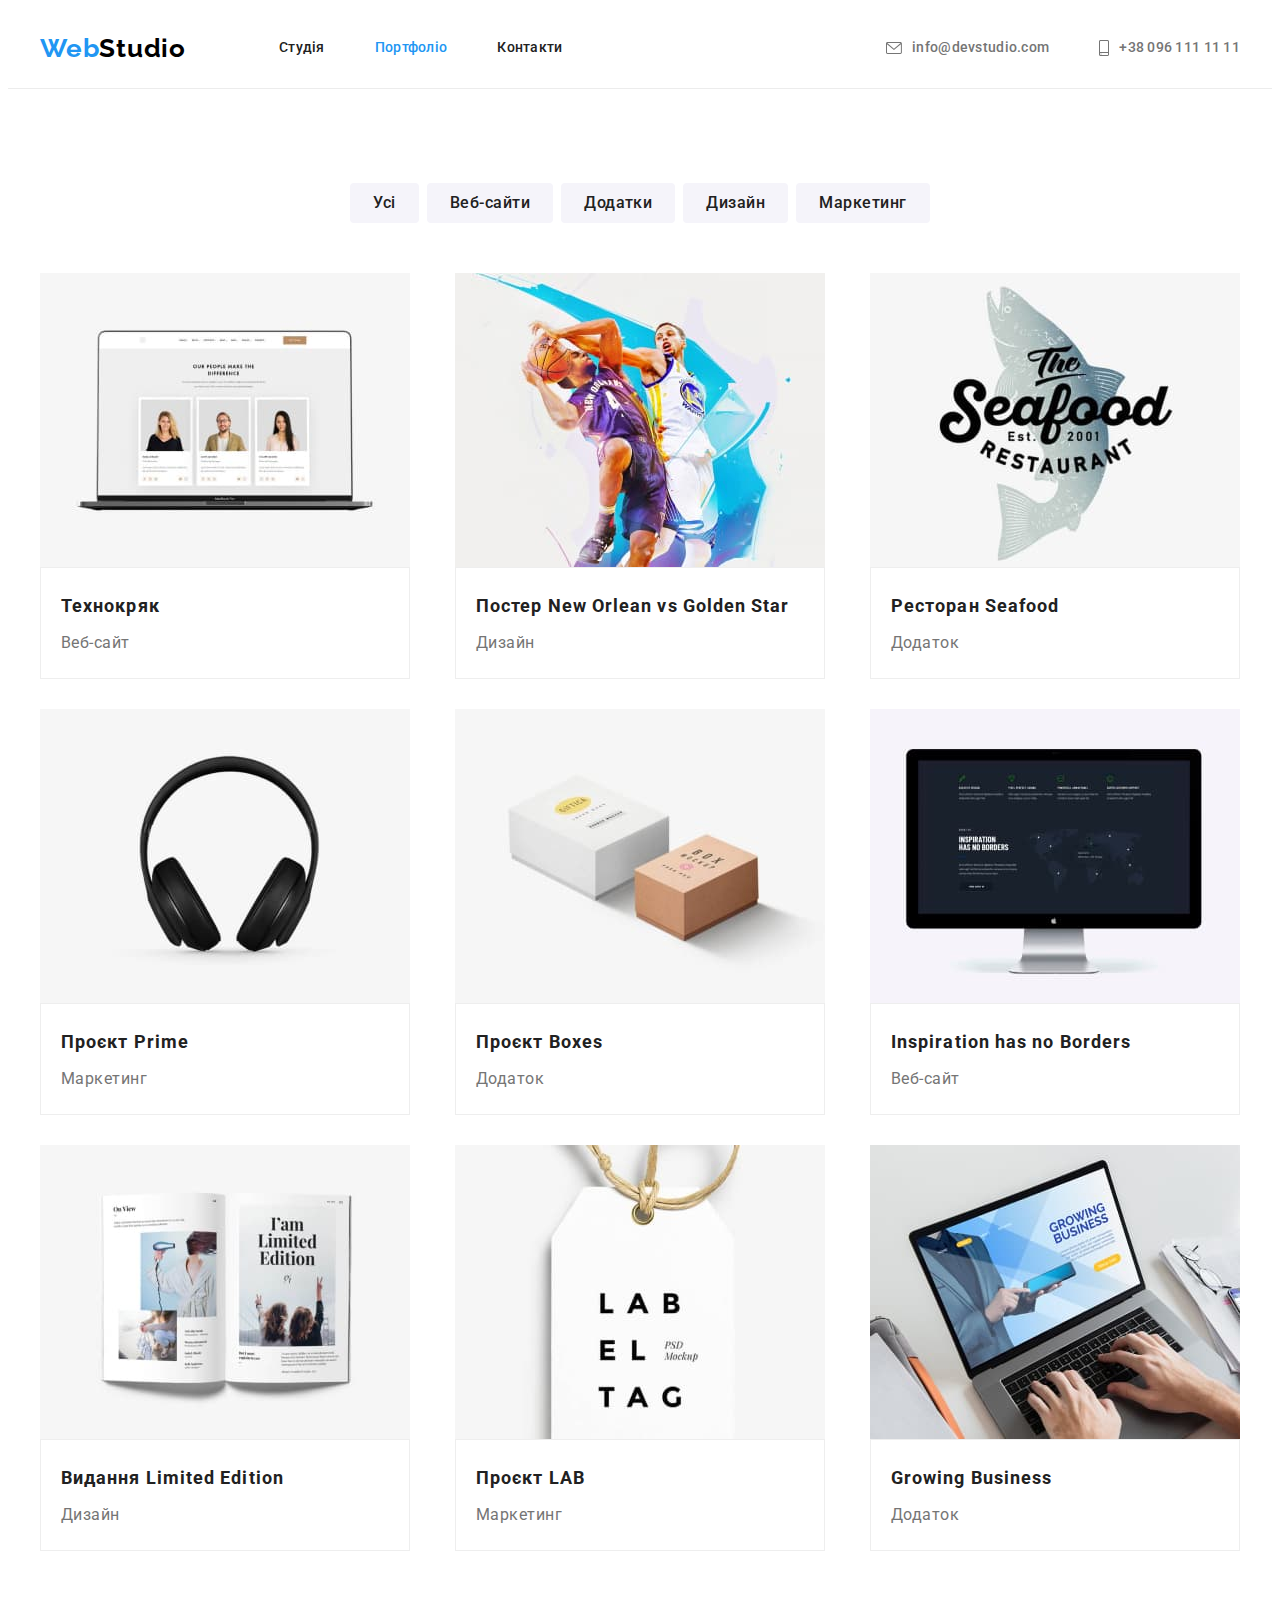
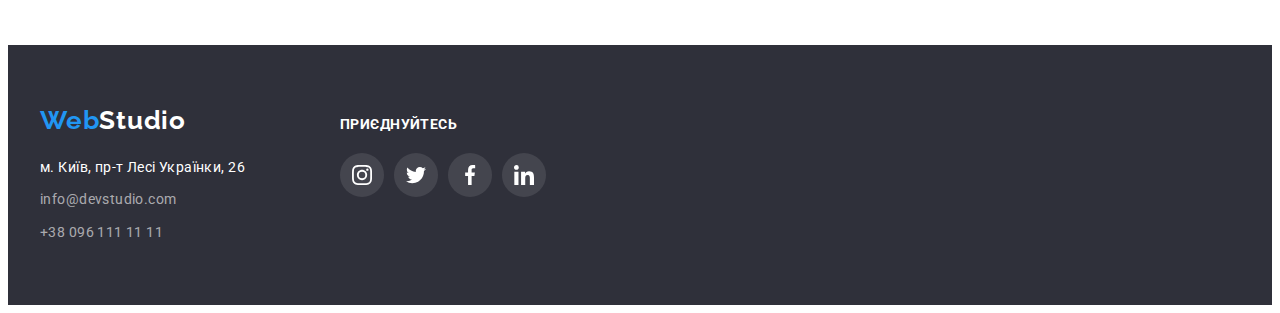
==== portfolio.html @ 8dea293f "start" ====
<!DOCTYPE html>
<html lang="uk">
  <head>
    <meta charset="UTF-8" />
    <meta http-equiv="X-UA-Compatible" content="IE=edge" />
    <meta name="viewport" content="width=device-width, initial-scale=1.0" />
    <title>Портфоліо</title>
    <link rel="preconnect" href="https://fonts.googleapis.com" />
    <link rel="preconnect" href="https://fonts.gstatic.com" crossorigin />
    <link
      href="https://fonts.googleapis.com/css2?family=Raleway:wght@700&family=Roboto:wght@400;500;700;900&display=swap"
      rel="stylesheet"
    />
    <link
      rel="stylesheet"
      href="https://cdnjs.cloudflare.com/ajax/libs/modern-normalize/1.1.0/modern-normalize.min.css"
      integrity="sha512-wpPYUAdjBVSE4KJnH1VR1HeZfpl1ub8YT/NKx4PuQ5NmX2tKuGu6U/JRp5y+Y8XG2tV+wKQpNHVUX03MfMFn9Q=="
      crossorigin="anonymous"
      referrerpolicy="no-referrer"
    />
    <link rel="stylesheet" href="./css/styles.css" />
  </head>
  <body>
    <header class="header">
      <div class="container">
        <div class="header-nav">
          <nav class="nav">
            <a href="./index.html" lang="en" class="logo"
              >Web<span class="logo-black">Studio</span></a
            >
            <ul class="site-nav">
              <li class="link-nav"><a href="./index.html" class="link-menu">Студія</a></li>
              <li class="link-nav">
                <a href="./portfolio.html" class="link-current">Портфоліо</a>
              </li>
              <li class="link-nav"><a href="#" class="link-menu">Контакти</a></li>
            </ul>
          </nav>
          <ul class="contact">
            <li class="link-nav">
              <a href="mailto:info@devstudio.com" class="link">
                <svg class="contact-icon" width="16" height="12">
                  <use href="./images/icons.svg#icon-envelope"></use>
                </svg>
                info@devstudio.com
              </a>
            </li>
            <li class="link-nav">
              <a href="tel:+380961111111" class="link">
                <svg class="contact-icon" width="10" height="16">
                  <use href="./images/icons.svg#icon-smartphone"></use>
                </svg>
                +38 096 111 11 11</a
              >
            </li>
          </ul>
        </div>
      </div>
    </header>
    <main>
      <section class="section">
        <div class="container">
          <h1 class="visually-hidden">Портфоліо</h1>
          <h2 class="visually-hidden">Фільтр</h2>
          <ul class="filter">
            <li class="filter-liste"><button type="button" class="button">Усі</button></li>
            <li class="filter-liste"><button type="button" class="button">Веб-сайти</button></li>
            <li class="filter-liste"><button type="button" class="button">Додатки</button></li>
            <li class="filter-liste"><button type="button" class="button">Дизайн</button></li>
            <li class="filter-liste"><button type="button" class="button">Маркетинг</button></li>
          </ul>
          <h2 class="visually-hidden">Список робіт</h2>
          <ul class="list-work">
            <li class="portfolio-item">
              <img
                src="./images/project1.jpg"
                alt="Макбук із зображенням трьох людей"
                width="370"
              />
              <div class="container-work">
                <h3 class="title-list">Технокряк</h3>
                <p>Веб-сайт</p>
              </div>
            </li>
            <li class="portfolio-item">
              <img src="./images/project2.jpg" alt="Два баскетболіста з м'ячем" width="370" />
              <div class="container-work">
                <h3 class="title-list">Постер New Orlean vs Golden Star</h3>
                <p>Дизайн</p>
              </div>
            </li>
            <li class="portfolio-item">
              <img src="./images/project3.jpg" alt="Логотип ресторану" width="370" />
              <div class="container-work">
                <h3 class="title-list">Ресторан Seafood</h3>
                <p>Додаток</p>
              </div>
            </li>
            <li class="portfolio-item">
              <img src="./images/project4.jpg" alt="Чорні навушники" width="370" />
              <div class="container-work">
                <h3 class="title-list">Проєкт Prime</h3>
                <p>Маркетинг</p>
              </div>
            </li>
            <li class="portfolio-item">
              <img src="./images/project5.jpg" alt="Дві картонні коробки" width="370" />
              <div class="container-work">
                <h3 class="title-list">Проєкт Boxes</h3>
                <p>Додаток</p>
              </div>
            </li>
            <li class="portfolio-item">
              <img src="./images/project6.jpg" alt="Монітор із зображенням сайту" width="370" />
              <div class="container-work">
                <h3 class="title-list">Inspiration has no Borders</h3>
                <p>Веб-сайт</p>
              </div>
            </li>
            <li class="portfolio-item">
              <img src="./images/project7.jpg" alt="Глянцевий журнал" width="370" />
              <div class="container-work">
                <h3 class="title-list">Видання Limited Edition</h3>
                <p>Дизайн</p>
              </div>
            </li>
            <li class="portfolio-item">
              <img src="./images/project8.jpg" alt="Бірка" width="370" />
              <div class="container-work">
                <h3 class="title-list">Проєкт LAB</h3>
                <p>Маркетинг</p>
              </div>
            </li>
            <li class="portfolio-item">
              <img src="./images/project9.jpg" alt="Людина працює за ноутбуком" width="370" />
              <div class="container-work">
                <h3 class="title-list">Growing Business</h3>
                <p>Додаток</p>
              </div>
            </li>
          </ul>
        </div>
      </section>
    </main>
    <footer>
      <div class="container">
        <div class="section-footer">
        <div class="section-address">
          <a href="./index.html" lang="en" class="logo-footer"
            >Web<span class="logo-white">Studio</span></a
          >
          <address class="address">
            <ul>
              <li class="link-footer">
                <a
                  class="map"
                  href="https://goo.gl/maps/W8Mo3k8APGKfxBTi7"
                  target="_blank"
                  rel="noopener noreferrer nofollow"
                >
                  <span>м. Київ, пр-т Лесі Українки, 26</span></a
                >
              </li>
              <li class="link-footer">
                <a href="mailto:info@devstudio.com" lang="en" class="contact-footer"
                  >info@devstudio.com</a
                >
              </li>
              <li class="link-footer">
                <a href="tel:+380961111111" class="contact-footer">+38 096 111 11 11</a>
              </li>
            </ul>
          </address>
        </div>
        <div class="section-net-link">
          <h2 class="footer-titel">Приєднуйтесь</h2>
          <ul class="footer-net-list">
            <li class="footer-net-item">
              <a href="" class="footer-net-link">
                <svg class="footer-net-icon" width="20" height="20">
                  <use href="./images/icons.svg#icon-instagram"></use>
                </svg>
              </a>
            </li>
            <li class="footer-net-item">
              <a href="" class="footer-net-link">
                <svg class="footer-net-icon" width="20" height="20">
                  <use href="./images/icons.svg#icon-twitter"></use>
                </svg>
              </a>
            </li>
            <li class="footer-net-item">
              <a href="" class="footer-net-link">
                <svg class="footer-net-icon" width="20" height="20">
                  <use href="./images/icons.svg#icon-facebook"></use>
                </svg>
              </a>
            </li>
            <li class="footer-net-item">
              <a href="" class="footer-net-link">
                <svg class="footer-net-icon" width="20" height="20">
                  <use href="./images/icons.svg#icon-linkedin"></use>
                </svg>
              </a>
            </li>
          </ul>
        </div>
        </div>
        </div>
      </div>
    </footer>
  </body>
</html>
---- css/styles.css ----
:root {
--title-text-color: #212121; 
--primary-text-color: #757575; 
--accent-text-color: #2196F3;
--primary-white-color: #FFFFFF;
--secondary-white-color: #F5F5F5;
--tertiary-white-color: #F5F4FA;
--primary-dark-color: #2F303A;
--contact-footer-color: rgba(255, 255, 255, 0.6);
--logo-black-color: #000000;
--icon-color: #AFB1B8;
}

body {
    font-family: 'Roboto', sans-serif;
    color: var(--primary-text-color);
    font-weight: 400;
    letter-spacing: 0.03em;
}
ul {
    list-style: none;
}
h1, h2, h3, h4, h5, h6, p, ul {
    margin: 0;
    padding: 0;
}
.container {
    width: 1200px;
    margin: 0 auto;
    padding: 0 15px;
}
.section,
.team,
.work,
.clients {
padding: 94px 0;
}
.preference{
padding: 94px 0 0;
}

/* хєдєр */
.header {
    background-color:var(--primary-white-color);
    font-weight: 500;
    font-size: 14px;
    line-height: 1.14;
    letter-spacing: 0.02em;
    border-bottom:1px solid rgba(236, 236, 236, 1);
}
.header-nav{
        display: flex;
        align-items: center;
        justify-content: space-between;
    }
.nav{
    display: flex;
    align-items: center;
    justify-content: space-between;
}
.site-nav {
    display: flex;
    align-items: center;
    justify-content: space-between;
}
.link-nav:not(:last-child){
    margin-right: 50px;
}
.contact {
    display: flex;
    align-items: center;
    justify-content: space-between;
}
.link {
    display: flex;
    align-items: center;
    justify-content: center;
    padding: 32px 0;
    color: var(--primary-text-color);
    text-decoration: none;
}
.contact-icon {
    fill: currentColor;
    margin-right: 10px;
}
.site-nav :hover,
.site-nav :focus {
    color: var(--accent-text-color);
}
.link-menu {
    display: block;
    padding: 32px 0;
    color: var(--title-text-color);
    text-decoration: none;
}
.link-current {
    display: block;
    padding: 32px 0;
    color: var(--accent-text-color);
    text-decoration: none;
}

.contact :hover,
.contact :focus {
    color: var(--accent-text-color);
}
.logo, .logo-black {
    font-family: 'Raleway', sans-serif;
    font-weight: 700;
    font-size: 26px;
    line-height: 1.19;
    letter-spacing: 0.03em;
}
.logo {
    color: var(--accent-text-color);
    text-decoration: none;
    margin-right: 93px;
}
.logo-black {
    color: var(--logo-black-color);
}
/* мєйн */
.hero {
    background-color: var(--primary-dark-color);
    padding: 200px 0;
    text-align: center;  
}
.hero-title{
    width: 696px;
    margin: 0 auto;
    margin-bottom: 40px;
    color: var(--primary-white-color);
    font-weight: 900;
    font-size: 44px;
    line-height: 1.5;
    letter-spacing: 0.06em;
    text-transform: uppercase;
}
.button-hero {
    padding: 10px 32px;
    font-family: inherit;
    background-color: var(--accent-text-color);
    color: var(--primary-white-color);
    font-weight: 700;
    font-size: 16px;
    line-height: 1.87;
    letter-spacing: 0.06em;
    text-align: center;
    border-radius: 4px;
    border: 1px solid transparent;
    cursor: pointer;
}
/* overlay */
.hero {
    max-width: 1600px;
    height: 600px;
    margin-left: auto;
    margin-right: auto;
    background-image: linear-gradient(
        rgba(47, 48, 58, 0.4),
        rgba(47, 48, 58, 0.4)
    ),
    url(../images/overlay.jpg);
}

.preference {
    font-size: 14px;
    line-height: 1.7;
}

.preference-link-icon{
        display: flex;
        justify-content: center;
        align-items: center;
        width: 270px;
        height: 120px;
        background: var(--tertiary-white-color);
        border-radius: 4px;
        margin-bottom: 30px;
}

.preference-list{
    display: flex;
}
.preference-paragraph{
    width: 270px;
}
.preference-paragraph:not(:last-child){
    margin-right: 30px;
}
.preference,
.work,
.clients {
    background-color: var(--primary-white-color);
}
.preference-title {
    color: var(--title-text-color);
    font-weight: 700;
    font-size: 14px;
    line-height: 1.14;
    text-transform: uppercase;
    margin-bottom: 10px;
}

.work-title,
.team-title,
.clients-title{
    color: var(--title-text-color);
    font-weight: 700;
    font-size: 36px;
    line-height: 1.17;
    text-align: center;
    margin-bottom: 50px;
}
.work-list {
    display: flex;
}
.work-paragraph:not(:last-child) {
    margin-right: 30px;
}
/* nasha komanda */
.team {
    background-color: var(--tertiary-white-color);
    font-size: 16px;
    line-height: 1.19;
}
.team-list {
    display: flex;
    gap: 30px;
}
.team-paragraph {
    box-shadow: 0px 1px 3px rgba(0, 0, 0, 0.12),
    0px 1px 1px rgba(0, 0, 0, 0.14),
    0px 2px 1px rgba(0, 0, 0, 0.2);
}
.container-card {
    padding: 30px;
    text-align: center;
    background: var(--primary-white-color);
    border-radius: 0px 0px 4px 4px;
}
.name {
    color: var(--title-text-color);
    font-weight: 500;
    font-size: 16px;
    line-height: 1.19;
    margin-bottom: 10px;
}
.specialty {
    margin-bottom: 16px;
}
.net-list {
    display: flex;
    justify-content: center;
    gap: 10px;
}
.net-link {
    width: 44px;
    height: 44px;
    display: flex;
    align-items: center;
    justify-content: center;
    background-color: var(--primary-white-color);
    border-radius: 50%;
    color: var(--icon-color);
}
.net-icon {
    fill: currentColor;
}
.net-link:hover,
.net-link:focus{
    background-color: var(--accent-text-color);
    color: var(--primary-white-color);
}

.clients-list {
    display: flex;
    gap: 30px;
}
.clients-paragraph {
    width: calc((100% - 150px) / 6);
}

.clients-link {
    width: 100%;
    height: 92px;
    border: 1px solid #AFB1B8;
    border-radius: 4px;
    display: flex;
    align-items: center;
    justify-content: center;
    color: var(--icon-color);
}
.clients-icon {
    fill: currentColor;
}
.clients-link:hover,
.clients-link:focus {
    border-color: var(--accent-text-color);
    color: var(--accent-text-color);
}
/* футер */
footer {
    background-color: var(--primary-dark-color);
    padding: 60px 0;
}
.logo-footer,
.logo-white {
    font-family: 'Raleway', sans-serif;
    font-weight: 700;
    font-size: 26px;
    line-height: 1.19;
    letter-spacing: 0.03em;
}
.logo-footer {
    color: var(--accent-text-color);
    text-decoration: none;
    display: block;
    margin-bottom: 20px;
}
.logo-white {
    color: var(--primary-white-color);
}
.address {
    font-style: normal;
    font-weight: 400;
    font-size: 14px;
    line-height: 1.7;
    letter-spacing: 0.03em;
    cursor: pointer;
}
.map {
    color: var(--primary-white-color);
    text-decoration: none;
}
.link-footer:not(:last-child){
    margin-bottom: 9px;
}
.contact-footer {
    color: var(--contact-footer-color);
    text-decoration: none;
}
.address :hover,
.address :focus {
    color: var(--accent-text-color);
}

.footer-titel {
    font-size: 14px;
    line-height: 1.14;
    letter-spacing: 0.03em;
    text-transform: uppercase;
    color: var(--primary-white-color);
    margin-bottom: 20px;
}
.footer-net-list {
    display: flex;
    justify-content: center;
    gap: 10px;
}
.section-footer {
    display: flex;
    align-items: baseline;
    justify-content: flex-start;
    gap: 95px;
}
.section-net-link {
    display: flex;
    flex-direction: column;
}

.footer-net-link {
    width: 44px;
    height: 44px;
    display: flex;
    align-items: center;
    justify-content: center;
    background-color: rgba(255, 255, 255, 0.1);;
    border-radius: 50%;
    color: var(--primary-white-color);
}

.footer-net-icon {
    fill: currentColor;
}

.footer-net-link:hover,
.footer-net-link:focus {
    background-color: var(--accent-text-color);
    color: var(--primary-white-color);
}


/* portfolio */
.portfolio {
    background-color: var(--primary-white-color);
}
.filter {
    display: flex;
    justify-content: center;
    margin-bottom: 50px;
}
.filter-liste:not(:last-child) {
    margin-right: 8px;
}
.button {
    font-family: 'Roboto', sans-serif;
    color: var(--title-text-color);
    background-color: var(--tertiary-white-color);
    font-weight: 500;
    font-size: 16px;
    line-height: 1.62;
    letter-spacing: 0.03em;
    text-align: center;
    padding: 6px 22px;
    border-radius: 4px;
    cursor: pointer;
    border: 1px solid transparent;
}
.filter .button:hover,
.filter .button:focus {
    color: var(--primary-white-color);
    background-color: var(--accent-text-color);
    box-shadow: 0px 3px 1px rgba(0, 0, 0, 0.1), 0px 1px 2px rgba(0, 0, 0, 0.08), 0px 2px 2px rgba(0, 0, 0, 0.12);
}
.list-work{
    display: flex;
    justify-content: space-between;
    flex-wrap: wrap;
    gap: 30px;
}
.list-work {
    font-size: 16px;
    line-height: 1.87;
}
.container-work {
    padding: 20px;
    background: var(--primary-white-color);
    border: 1px solid #EEEEEE;
}
.portfolio-item:hover{
    box-shadow: 0px 1px 1px rgba(0, 0, 0, 0.12), 0px 4px 4px rgba(0, 0, 0, 0.06), 1px 4px 6px rgba(0, 0, 0, 0.16);
}
.title-list {
    color: var(--title-text-color);
    font-weight: 700;
    font-size: 18px;
    line-height: 2;
    letter-spacing: 0.06em;
    margin-bottom: 4px;
}
img {
    display: block;
    max-width: 100%;
    height: auto;
}

.visually-hidden {
    position: absolute;
    white-space: nowrap;
    width: 1px;
    height: 1px;
    overflow: hidden;
    border: 0;
    padding: 0;
    clip: rect(0 0 0 0);
    clip-path: inset(50%);
    margin: -1px;
}
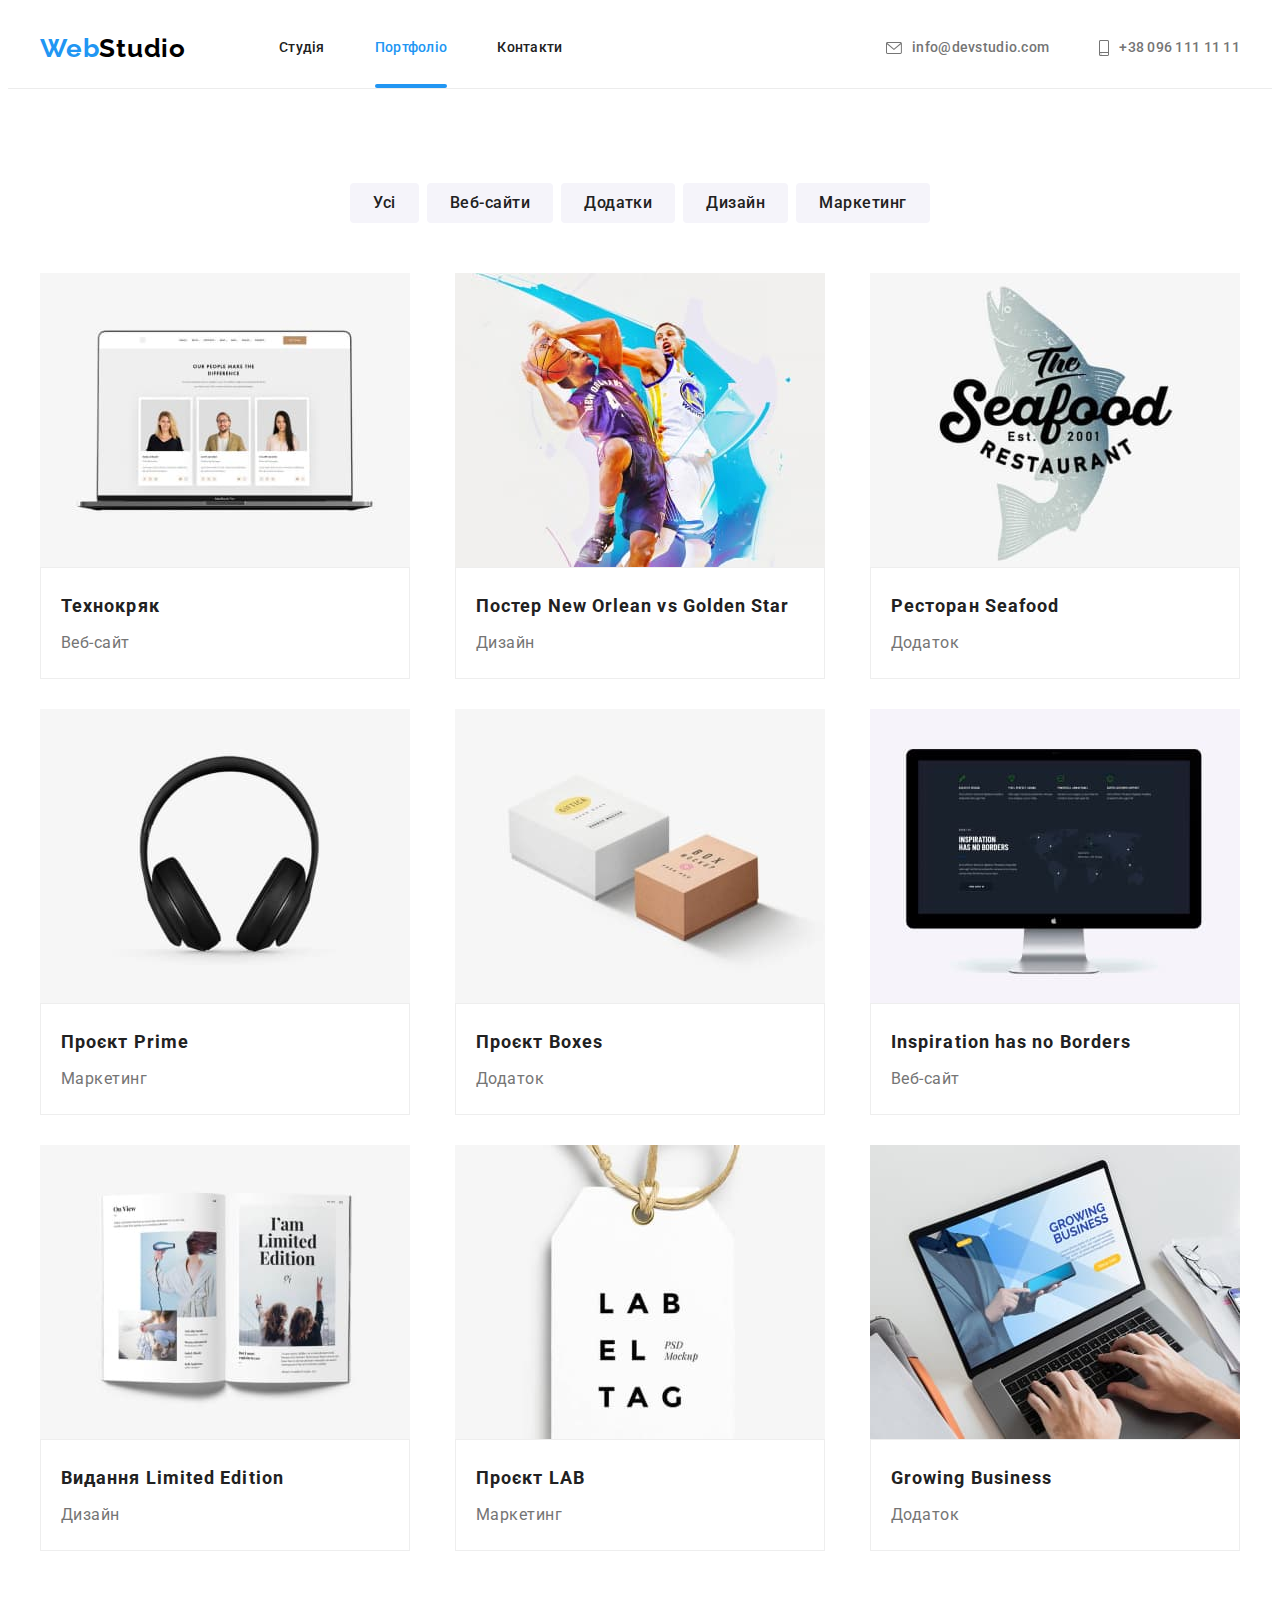
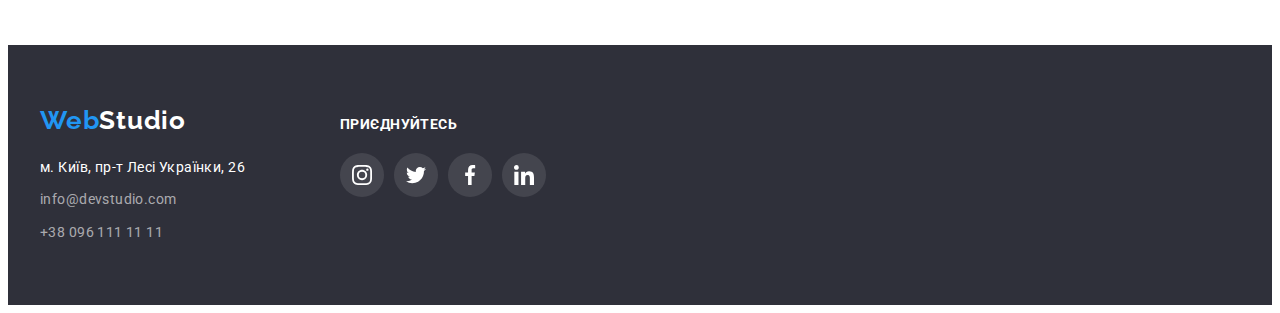
==== commit 26c08faa: "портфоліо" ====
--- a/portfolio.html
+++ b/portfolio.html
@@ -72,11 +72,12 @@
           <h2 class="visually-hidden">Список робіт</h2>
           <ul class="list-work">
             <li class="portfolio-item">
-              <img
-                src="./images/project1.jpg"
-                alt="Макбук із зображенням трьох людей"
-                width="370"
-              />
+              <div class="card-thumb">
+                 <img src="./images/project1.jpg" alt="Макбук із зображенням трьох людей" width="370" />
+              <div class="card-overlay">           
+              <p class="text-overlay">Ресурс пропонує комплексні пропозиції з різним рівнем функціоналу та сервісів. Все це дозволить відвідувачу отримати вичерпні відомості про компанію чи приватну особу.</p>
+              </div>
+              </div>
               <div class="container-work">
                 <h3 class="title-list">Технокряк</h3>
                 <p>Веб-сайт</p>
--- a/css/styles.css
+++ b/css/styles.css
@@ -62,6 +62,9 @@
     display: flex;
     align-items: center;
     justify-content: space-between;
+    transition-property: color;
+    transition-duration: 250ms;
+    transition-timing-function: cubic-bezier(0.4, 0, 0.2, 1);
 }
 .link-nav:not(:last-child){
     margin-right: 50px;
@@ -70,6 +73,9 @@
     display: flex;
     align-items: center;
     justify-content: space-between;
+    transition-property: color;
+    transition-duration: 250ms;
+    transition-timing-function: cubic-bezier(0.4, 0, 0.2, 1);
 }
 .link {
     display: flex;
@@ -94,10 +100,24 @@
     text-decoration: none;
 }
 .link-current {
-    display: block;
+    position: relative;
+    display: block;    
     padding: 32px 0;
     color: var(--accent-text-color);
     text-decoration: none;
+}
+
+.link-current::after {
+    content: '';
+    position: absolute;
+    left: 0;
+    bottom: 0;
+    display: block;
+    width: 100%;
+    height: 4px;
+    background-color: var(--accent-text-color);
+    border-radius: 2px;
+
 }
 
 .contact :hover,
@@ -150,6 +170,52 @@
     border: 1px solid transparent;
     cursor: pointer;
 }
+
+/* модальне вікно */
+.backdrop {
+    position: fixed;
+    top: 0;
+    left: 0;
+    width: 100%;
+    height: 100%;
+    background-color: rgba(0, 0, 0, 0.2);
+    opacity: 1;
+}
+
+.backdrop.is-hidden {
+    opacity: 0;
+    pointer-events: none;
+}
+
+.modal {
+    position: absolute;
+    top: 50%;
+    left: 50%;
+    transform: translate(-50%, -50%);
+
+    min-width: 528px;
+    min-height: 581px;
+
+    background-color: var(--primary-white-color);
+    box-shadow: 0px 1px 3px rgba(0, 0, 0, 0.12), 0px 1px 1px rgba(0, 0, 0, 0.14), 0px 2px 1px rgba(0, 0, 0, 0.2);
+    border-radius: 4px;
+}
+
+.close-button {
+    position: absolute;
+    top: 8px;
+    right: 8px;
+    width: 30px;
+    height: 30px;
+    display: flex;
+    align-items: center;
+    justify-content: center;
+    background-color: var(--primary-white-color);
+    border: 1px solid rgba(0, 0, 0, 0.1);
+    border-radius: 50%;
+    cursor: pointer;
+}
+
 /* overlay */
 .hero {
     max-width: 1600px;
@@ -169,14 +235,14 @@
 }
 
 .preference-link-icon{
-        display: flex;
-        justify-content: center;
-        align-items: center;
-        width: 270px;
-        height: 120px;
-        background: var(--tertiary-white-color);
-        border-radius: 4px;
-        margin-bottom: 30px;
+    display: flex;
+    justify-content: center;
+    align-items: center;
+    width: 270px;
+    height: 120px;
+    background: var(--tertiary-white-color);
+    border-radius: 4px;
+    margin-bottom: 30px;
 }
 
 .preference-list{
@@ -200,6 +266,31 @@
     line-height: 1.14;
     text-transform: uppercase;
     margin-bottom: 10px;
+}
+.work-card {
+    position: relative;
+    display: flex;
+    justify-content: center;
+}
+.work-card::before {
+    content: '';
+    position: absolute;
+    bottom: 0;
+    width: 100%;
+    height: 70px;
+    background-color:rgba(47, 48, 58, 0.8);
+}
+.activity-title {
+    position: absolute;
+    bottom: 0;
+    padding: 27px 0;
+    font-weight: 700;
+    font-size: 14px;
+    line-height: 1.14;
+    text-align: center;
+    letter-spacing: 0.03em;
+    text-transform: uppercase;
+    color: var(--primary-white-color)
 }
 
 .work-title,
@@ -263,6 +354,9 @@
     background-color: var(--primary-white-color);
     border-radius: 50%;
     color: var(--icon-color);
+    transition-property: color, background-color;
+    transition-duration: 250ms;
+    transition-timing-function: cubic-bezier(0.4, 0, 0.2, 1);
 }
 .net-icon {
     fill: currentColor;
@@ -290,6 +384,9 @@
     align-items: center;
     justify-content: center;
     color: var(--icon-color);
+    transition-property: color, border-color;
+    transition-duration: 250ms;
+    transition-timing-function: cubic-bezier(0.4, 0, 0.2, 1);
 }
 .clients-icon {
     fill: currentColor;
@@ -328,6 +425,9 @@
     line-height: 1.7;
     letter-spacing: 0.03em;
     cursor: pointer;
+    transition-property: color;
+    transition-duration: 250ms;
+    transition-timing-function: cubic-bezier(0.4, 0, 0.2, 1);
 }
 .map {
     color: var(--primary-white-color);
@@ -378,6 +478,9 @@
     background-color: rgba(255, 255, 255, 0.1);;
     border-radius: 50%;
     color: var(--primary-white-color);
+    transition-property: background-color;
+    transition-duration: 250ms;
+    transition-timing-function: cubic-bezier(0.4, 0, 0.2, 1);
 }
 
 .footer-net-icon {
@@ -387,7 +490,6 @@
 .footer-net-link:hover,
 .footer-net-link:focus {
     background-color: var(--accent-text-color);
-    color: var(--primary-white-color);
 }
 
 
@@ -416,6 +518,9 @@
     border-radius: 4px;
     cursor: pointer;
     border: 1px solid transparent;
+    transition-property: color, background-color, box-shadow;
+    transition-duration: 250ms;
+    transition-timing-function: cubic-bezier(0.4, 0, 0.2, 1);
 }
 .filter .button:hover,
 .filter .button:focus {
@@ -433,10 +538,50 @@
     font-size: 16px;
     line-height: 1.87;
 }
+
+.card-thumb {
+    position: relative;
+    overflow: hidden;
+}
+.card-thumb:hover,
+.card-thumb:focus{
+    opacity: 1;
+    transform: translateY(0);
+}
+.card-overlay {
+    position: absolute;
+    top: 0;
+    left: 0;
+    width: 100%;
+    height: 100%;
+    background-color:rgba(33, 150, 243, 0.9);
+
+    transform: translateY(100%);
+    opacity: 0;
+    transition: transform 250ms cubic-bezier(0.4, 0, 0.2, 1),
+    opacity 250ms cubic-bezier(0.4, 0, 0.2, 1);
+}
+
+.text-overlay {
+    padding: 63px 24px;
+    font-weight: 400;
+    font-size: 18px;
+    line-height: 1.56;
+    letter-spacing: 0.03em;
+    color: var(--primary-white-color);
+    
+}
+
 .container-work {
     padding: 20px;
     background: var(--primary-white-color);
     border: 1px solid #EEEEEE;
+}
+.portfolio-item{
+    transition-property: box-shadow;
+    transition-duration: 250ms;
+    transition-timing-function: cubic-bezier(0.4, 0, 0.2, 1);
+    cursor: pointer;
 }
 .portfolio-item:hover{
     box-shadow: 0px 1px 1px rgba(0, 0, 0, 0.12), 0px 4px 4px rgba(0, 0, 0, 0.06), 1px 4px 6px rgba(0, 0, 0, 0.16);
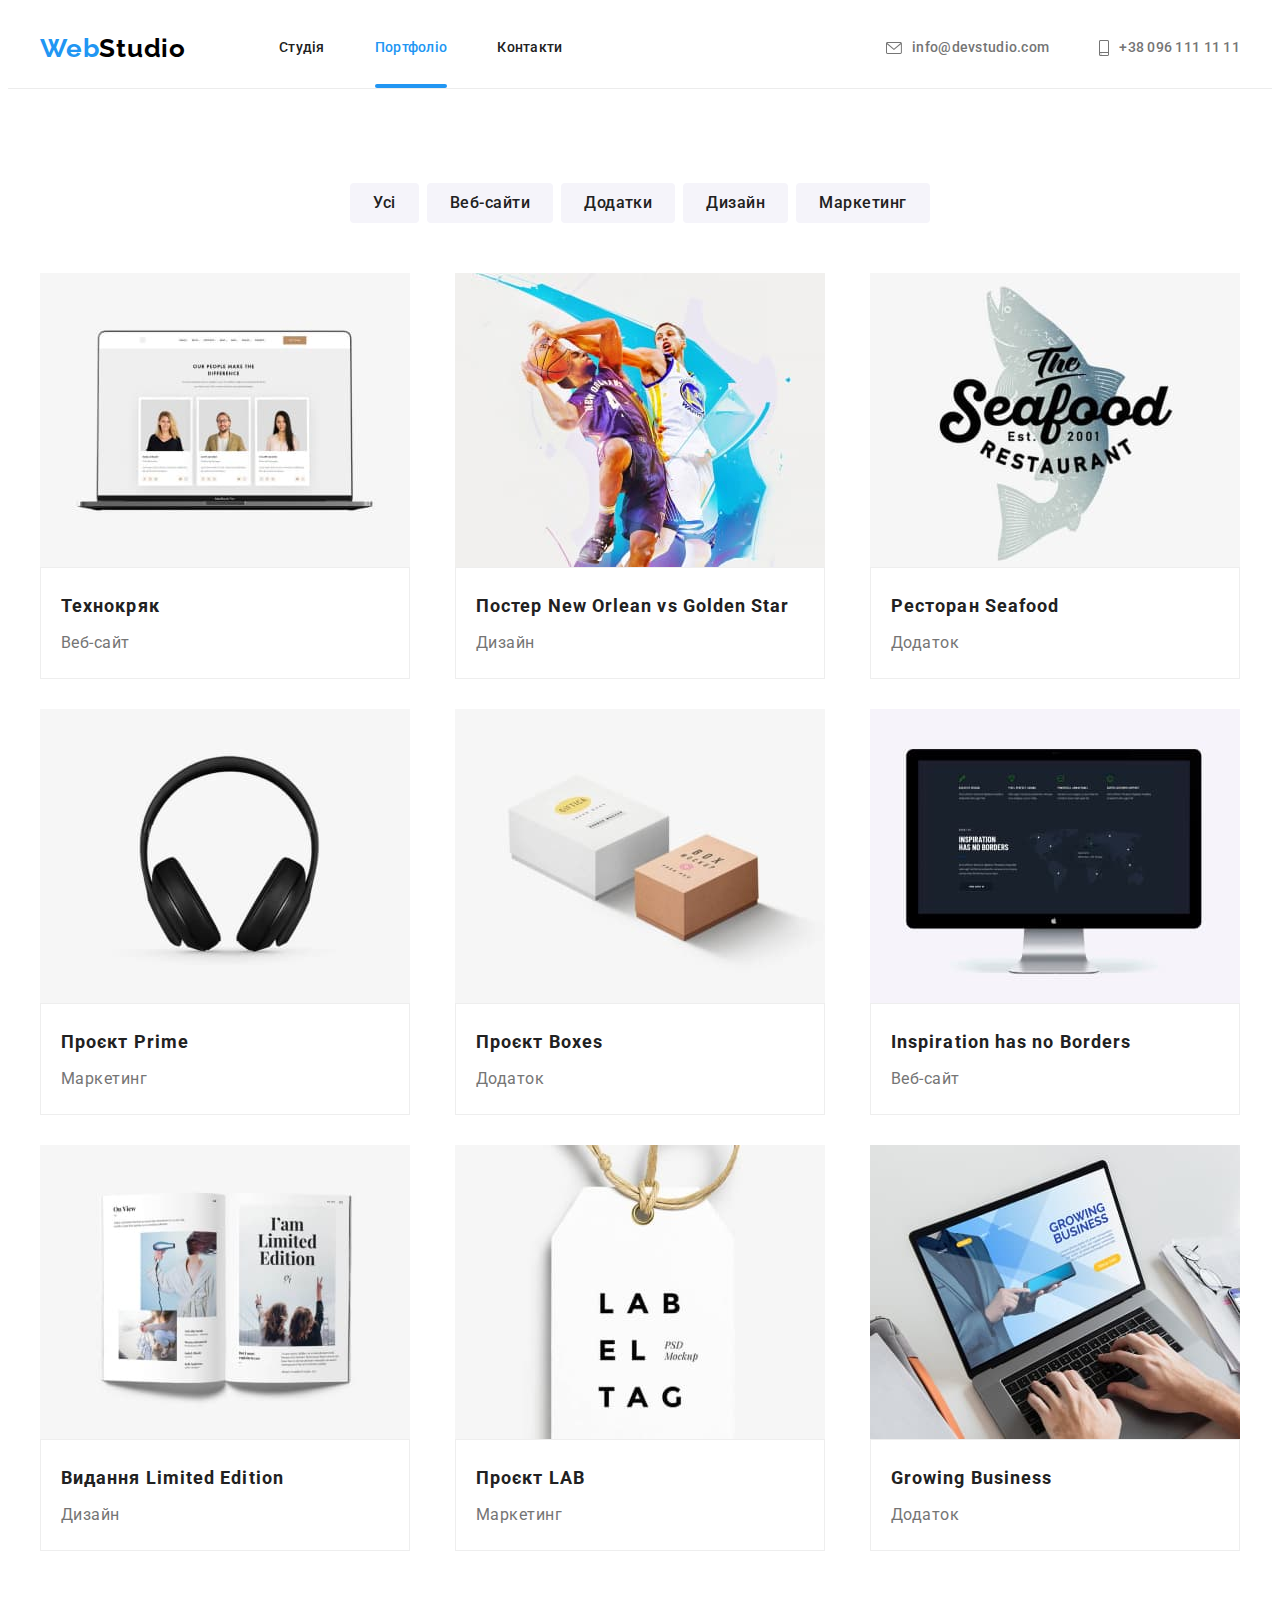
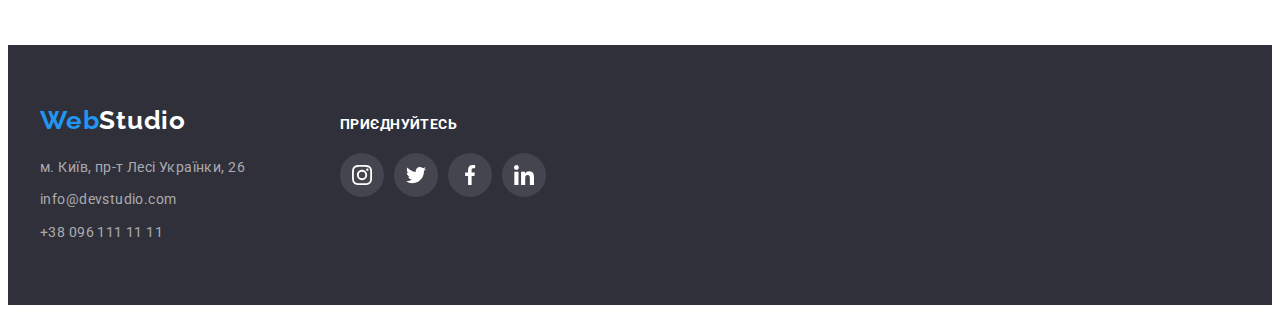
==== commit 4c498912: "фініш" ====
--- a/portfolio.html
+++ b/portfolio.html
@@ -84,56 +84,96 @@
               </div>
             </li>
             <li class="portfolio-item">
-              <img src="./images/project2.jpg" alt="Два баскетболіста з м'ячем" width="370" />
+              <div class="card-thumb">
+                 <img src="./images/project2.jpg" alt="Два баскетболіста з м'ячем" width="370" />
+              <div class="card-overlay">           
+              <p class="text-overlay">Ресурс пропонує комплексні пропозиції з різним рівнем функціоналу та сервісів. Все це дозволить відвідувачу отримати вичерпні відомості про компанію чи приватну особу.</p>
+              </div>
+              </div>
               <div class="container-work">
                 <h3 class="title-list">Постер New Orlean vs Golden Star</h3>
                 <p>Дизайн</p>
               </div>
             </li>
             <li class="portfolio-item">
-              <img src="./images/project3.jpg" alt="Логотип ресторану" width="370" />
+              <div class="card-thumb">
+                  <img src="./images/project3.jpg" alt="Логотип ресторану" width="370" />
+              <div class="card-overlay">           
+              <p class="text-overlay">Ресурс пропонує комплексні пропозиції з різним рівнем функціоналу та сервісів. Все це дозволить відвідувачу отримати вичерпні відомості про компанію чи приватну особу.</p>
+              </div>
+              </div>
               <div class="container-work">
                 <h3 class="title-list">Ресторан Seafood</h3>
                 <p>Додаток</p>
               </div>
             </li>
             <li class="portfolio-item">
-              <img src="./images/project4.jpg" alt="Чорні навушники" width="370" />
+              <div class="card-thumb">
+                  <img src="./images/project4.jpg" alt="Чорні навушники" width="370" />
+              <div class="card-overlay">           
+              <p class="text-overlay">Ресурс пропонує комплексні пропозиції з різним рівнем функціоналу та сервісів. Все це дозволить відвідувачу отримати вичерпні відомості про компанію чи приватну особу.</p>
+              </div>
+              </div>
               <div class="container-work">
                 <h3 class="title-list">Проєкт Prime</h3>
                 <p>Маркетинг</p>
               </div>
             </li>
             <li class="portfolio-item">
-              <img src="./images/project5.jpg" alt="Дві картонні коробки" width="370" />
+              <div class="card-thumb">
+                 <img src="./images/project5.jpg" alt="Дві картонні коробки" width="370" />
+              <div class="card-overlay">           
+              <p class="text-overlay">Ресурс пропонує комплексні пропозиції з різним рівнем функціоналу та сервісів. Все це дозволить відвідувачу отримати вичерпні відомості про компанію чи приватну особу.</p>
+              </div>
+              </div>
               <div class="container-work">
                 <h3 class="title-list">Проєкт Boxes</h3>
                 <p>Додаток</p>
               </div>
             </li>
             <li class="portfolio-item">
-              <img src="./images/project6.jpg" alt="Монітор із зображенням сайту" width="370" />
+              <div class="card-thumb">
+                  <img src="./images/project6.jpg" alt="Монітор із зображенням сайту" width="370" />
+              <div class="card-overlay">           
+              <p class="text-overlay">Ресурс пропонує комплексні пропозиції з різним рівнем функціоналу та сервісів. Все це дозволить відвідувачу отримати вичерпні відомості про компанію чи приватну особу.</p>
+              </div>
+              </div>
               <div class="container-work">
                 <h3 class="title-list">Inspiration has no Borders</h3>
                 <p>Веб-сайт</p>
               </div>
             </li>
             <li class="portfolio-item">
-              <img src="./images/project7.jpg" alt="Глянцевий журнал" width="370" />
+              <div class="card-thumb">
+                   <img src="./images/project7.jpg" alt="Глянцевий журнал" width="370" />
+              <div class="card-overlay">           
+              <p class="text-overlay">Ресурс пропонує комплексні пропозиції з різним рівнем функціоналу та сервісів. Все це дозволить відвідувачу отримати вичерпні відомості про компанію чи приватну особу.</p>
+              </div>
+              </div>
               <div class="container-work">
                 <h3 class="title-list">Видання Limited Edition</h3>
                 <p>Дизайн</p>
               </div>
             </li>
             <li class="portfolio-item">
-              <img src="./images/project8.jpg" alt="Бірка" width="370" />
+              <div class="card-thumb">
+                  <img src="./images/project8.jpg" alt="Бірка" width="370" />
+              <div class="card-overlay">           
+              <p class="text-overlay">Ресурс пропонує комплексні пропозиції з різним рівнем функціоналу та сервісів. Все це дозволить відвідувачу отримати вичерпні відомості про компанію чи приватну особу.</p>
+              </div>
+              </div>
               <div class="container-work">
                 <h3 class="title-list">Проєкт LAB</h3>
                 <p>Маркетинг</p>
               </div>
             </li>
             <li class="portfolio-item">
-              <img src="./images/project9.jpg" alt="Людина працює за ноутбуком" width="370" />
+              <div class="card-thumb">
+                  <img src="./images/project9.jpg" alt="Людина працює за ноутбуком" width="370" />
+              <div class="card-overlay">           
+              <p class="text-overlay">Ресурс пропонує комплексні пропозиції з різним рівнем функціоналу та сервісів. Все це дозволить відвідувачу отримати вичерпні відомості про компанію чи приватну особу.</p>
+              </div>
+              </div>
               <div class="container-work">
                 <h3 class="title-list">Growing Business</h3>
                 <p>Додаток</p>
--- a/css/styles.css
+++ b/css/styles.css
@@ -62,9 +62,6 @@
     display: flex;
     align-items: center;
     justify-content: space-between;
-    transition-property: color;
-    transition-duration: 250ms;
-    transition-timing-function: cubic-bezier(0.4, 0, 0.2, 1);
 }
 .link-nav:not(:last-child){
     margin-right: 50px;
@@ -73,9 +70,6 @@
     display: flex;
     align-items: center;
     justify-content: space-between;
-    transition-property: color;
-    transition-duration: 250ms;
-    transition-timing-function: cubic-bezier(0.4, 0, 0.2, 1);
 }
 .link {
     display: flex;
@@ -84,6 +78,9 @@
     padding: 32px 0;
     color: var(--primary-text-color);
     text-decoration: none;
+    transition-property: color;
+    transition-duration: 250ms;
+    transition-timing-function: cubic-bezier(0.4, 0, 0.2, 1);
 }
 .contact-icon {
     fill: currentColor;
@@ -98,6 +95,9 @@
     padding: 32px 0;
     color: var(--title-text-color);
     text-decoration: none;
+    transition-property: color;
+    transition-duration: 250ms;
+    transition-timing-function: cubic-bezier(0.4, 0, 0.2, 1);
 }
 .link-current {
     position: relative;
@@ -180,10 +180,12 @@
     height: 100%;
     background-color: rgba(0, 0, 0, 0.2);
     opacity: 1;
+    transition: opacity 250ms, visibility 250ms;
 }
 
 .backdrop.is-hidden {
     opacity: 0;
+    visibility: hidden;
     pointer-events: none;
 }
 
@@ -425,20 +427,17 @@
     line-height: 1.7;
     letter-spacing: 0.03em;
     cursor: pointer;
-    transition-property: color;
-    transition-duration: 250ms;
-    transition-timing-function: cubic-bezier(0.4, 0, 0.2, 1);
-}
-.map {
-    color: var(--primary-white-color);
-    text-decoration: none;
 }
 .link-footer:not(:last-child){
     margin-bottom: 9px;
 }
-.contact-footer {
+.contact-footer,
+.map {
     color: var(--contact-footer-color);
     text-decoration: none;
+    transition-property: color;
+    transition-duration: 250ms;
+    transition-timing-function: cubic-bezier(0.4, 0, 0.2, 1);
 }
 .address :hover,
 .address :focus {
@@ -543,8 +542,8 @@
     position: relative;
     overflow: hidden;
 }
-.card-thumb:hover,
-.card-thumb:focus{
+.card-thumb:hover .card-overlay,
+.card-thumb:focus .card-overlay{
     opacity: 1;
     transform: translateY(0);
 }
